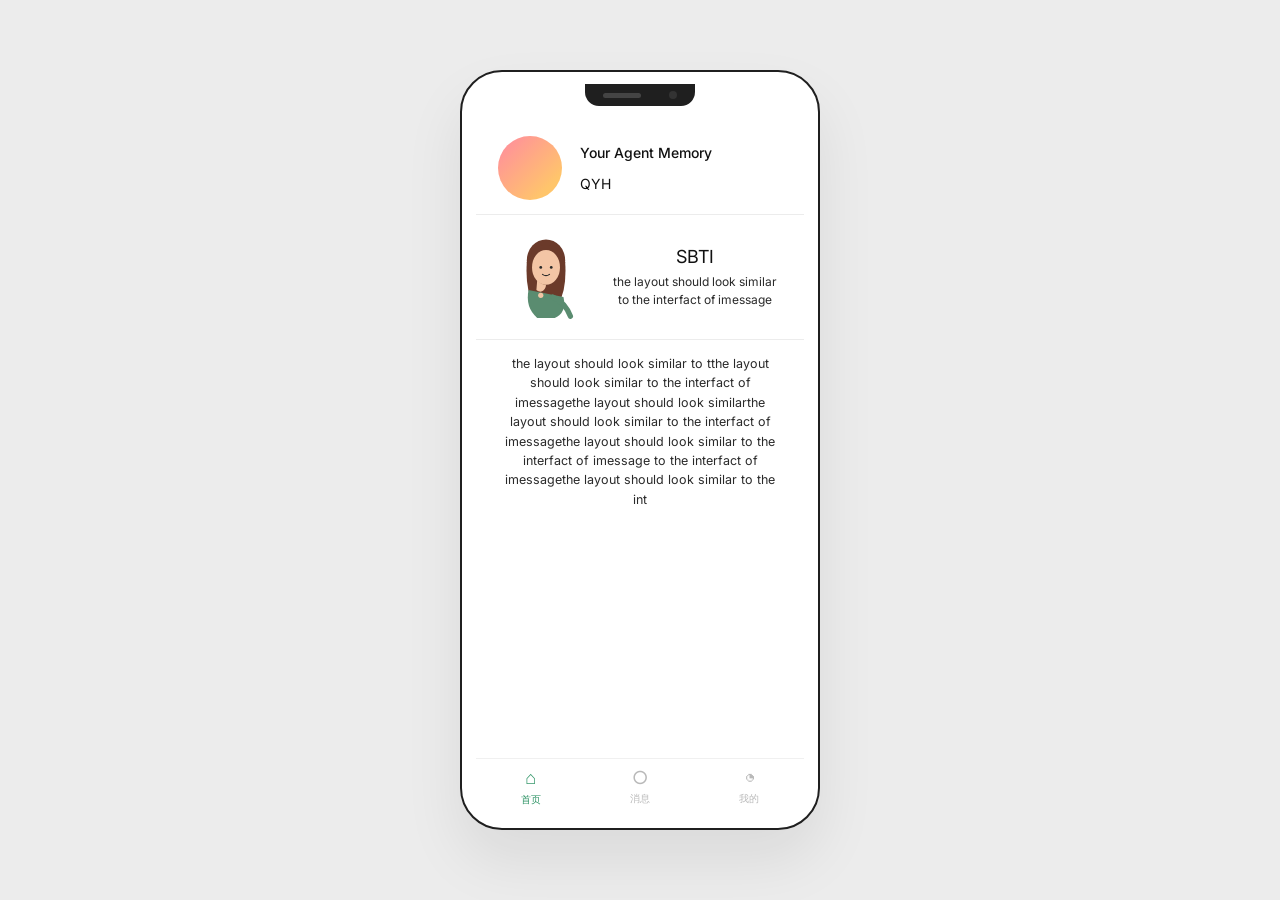
==== NeoLink-1/5.html @ 1f7fbdde "feat(prototype): 新增 NeoLink-1 六页原型与 NeoLink-5-18 单页原型" ====
<!DOCTYPE html>
<html lang="zh-CN">
<head>
<meta charset="UTF-8" />
<title>NeoLink · Agent Memory 概览</title>
<link href="https://fonts.googleapis.com/css2?family=Inter:wght@300;400;500;600&display=swap" rel="stylesheet">
<style>
  * { box-sizing: border-box; margin: 0; padding: 0; }
  body {
    font-family: 'Inter', -apple-system, "PingFang SC", sans-serif;
    background: #ececec;
    min-height: 100vh;
    display: flex;
    justify-content: center;
    align-items: center;
    padding: 40px 0;
  }
  .phone {
    width: 360px; height: 760px;
    background: #fff;
    border-radius: 42px;
    border: 2px solid #1f1f1f;
    padding: 14px;
    position: relative;
    box-shadow: 0 30px 60px rgba(0,0,0,0.08);
  }
  .notch {
    position: absolute;
    top: 12px; left: 50%;
    transform: translateX(-50%);
    width: 110px; height: 22px;
    background: #1f1f1f;
    border-radius: 0 0 14px 14px;
    display: flex; align-items: center; justify-content: center;
    gap: 28px;
  }
  .notch::before { content: ""; width: 38px; height: 5px; background: #444; border-radius: 4px; }
  .notch::after  { content: ""; width: 8px;  height: 8px; background: #333; border-radius: 50%; }
  .screen {
    width: 100%; height: 100%;
    border-radius: 30px;
    display: flex; flex-direction: column;
    padding-top: 36px;
    overflow: hidden;
  }
  .top {
    display: flex; align-items: center;
    padding: 14px 22px 14px;
    gap: 18px;
  }
  .avatar-big {
    width: 64px; height: 64px;
    border-radius: 50%;
    background: linear-gradient(135deg, #ff8aa0 0%, #ffc56b 80%);
    flex-shrink: 0;
  }
  .top-right {
    display: flex; flex-direction: column;
    gap: 14px;
  }
  .top-right .title {
    font-size: 14px;
    color: #111;
    font-weight: 500;
  }
  .top-right .name {
    font-size: 14px;
    color: #111;
  }
  .card {
    display: flex;
    align-items: center;
    gap: 14px;
    padding: 14px 22px;
    border-top: 1px solid #ececec;
  }
  .person {
    width: 96px; height: 96px;
    border-radius: 8px;
    flex-shrink: 0;
    position: relative;
    background: #fff;
    display: flex; align-items: flex-end; justify-content: center;
  }
  .person svg { width: 100%; height: 100%; }
  .card-info {
    flex: 1;
    text-align: center;
  }
  .card-info .label {
    font-size: 18px;
    color: #111;
    margin-bottom: 6px;
  }
  .card-info .desc {
    font-size: 12px;
    color: #2a2a2a;
    line-height: 1.5;
  }
  .body {
    flex: 1;
    padding: 14px 22px;
    border-top: 1px solid #ececec;
    overflow-y: auto;
    font-size: 12.5px;
    color: #2a2a2a;
    line-height: 1.55;
    text-align: center;
  }
  .tabbar {
    height: 56px;
    border-top: 1px solid #f0f0f0;
    display: flex;
  }
  .tab {
    flex: 1;
    display: flex; flex-direction: column;
    align-items: center; justify-content: center;
    gap: 4px;
    font-size: 10px;
    color: #b9b9b9;
  }
  .tab.active { color: #2f9466; }
  .tab .icon { font-size: 18px; }
</style>
</head>
<body>
  <div class="phone">
    <div class="notch"></div>
    <div class="screen">
      <div class="top">
        <div class="avatar-big"></div>
        <div class="top-right">
          <div class="title">Your Agent Memory</div>
          <div class="name">QYH</div>
        </div>
      </div>
      <div class="card">
        <div class="person">
          <svg viewBox="0 0 100 110" xmlns="http://www.w3.org/2000/svg">
            <ellipse cx="50" cy="36" rx="22" ry="24" fill="#6b3a2a"/>
            <path d="M28 38 Q26 70 36 86 L64 86 Q74 70 72 38 Q66 18 50 18 Q34 18 28 38 Z" fill="#6b3a2a"/>
            <ellipse cx="50" cy="44" rx="16" ry="20" fill="#f3c5a5"/>
            <circle cx="44" cy="44" r="1.6" fill="#2a2a2a"/>
            <circle cx="56" cy="44" r="1.6" fill="#2a2a2a"/>
            <path d="M46 52 Q50 55 54 52" stroke="#2a2a2a" stroke-width="1.4" fill="none" stroke-linecap="round"/>
            <path d="M40 58 Q44 64 50 64 Q50 70 44 72 Q41 72 39 70" fill="#f3c5a5"/>
            <path d="M30 70 Q26 90 40 102 L60 102 Q74 96 70 78" fill="#5a8c70"/>
            <path d="M58 78 Q72 84 78 100" stroke="#5a8c70" stroke-width="6" fill="none" stroke-linecap="round"/>
            <ellipse cx="44" cy="76" rx="3" ry="3" fill="#f3c5a5"/>
          </svg>
        </div>
        <div class="card-info">
          <div class="label">SBTI</div>
          <div class="desc">the layout should look similar to the interfact of imessage</div>
        </div>
      </div>
      <div class="body">
        the layout should look similar to tthe layout should look similar to the interfact of imessagethe layout should look similarthe layout should look similar to the interfact of imessagethe layout should look similar to the interfact of imessage to the interfact of imessagethe layout should look similar to the int
      </div>
      <div class="tabbar">
        <div class="tab active"><span class="icon">⌂</span><span>首页</span></div>
        <div class="tab"><span class="icon">○</span><span>消息</span></div>
        <div class="tab"><span class="icon">◔</span><span>我的</span></div>
      </div>
    </div>
  </div>
</body>
</html>
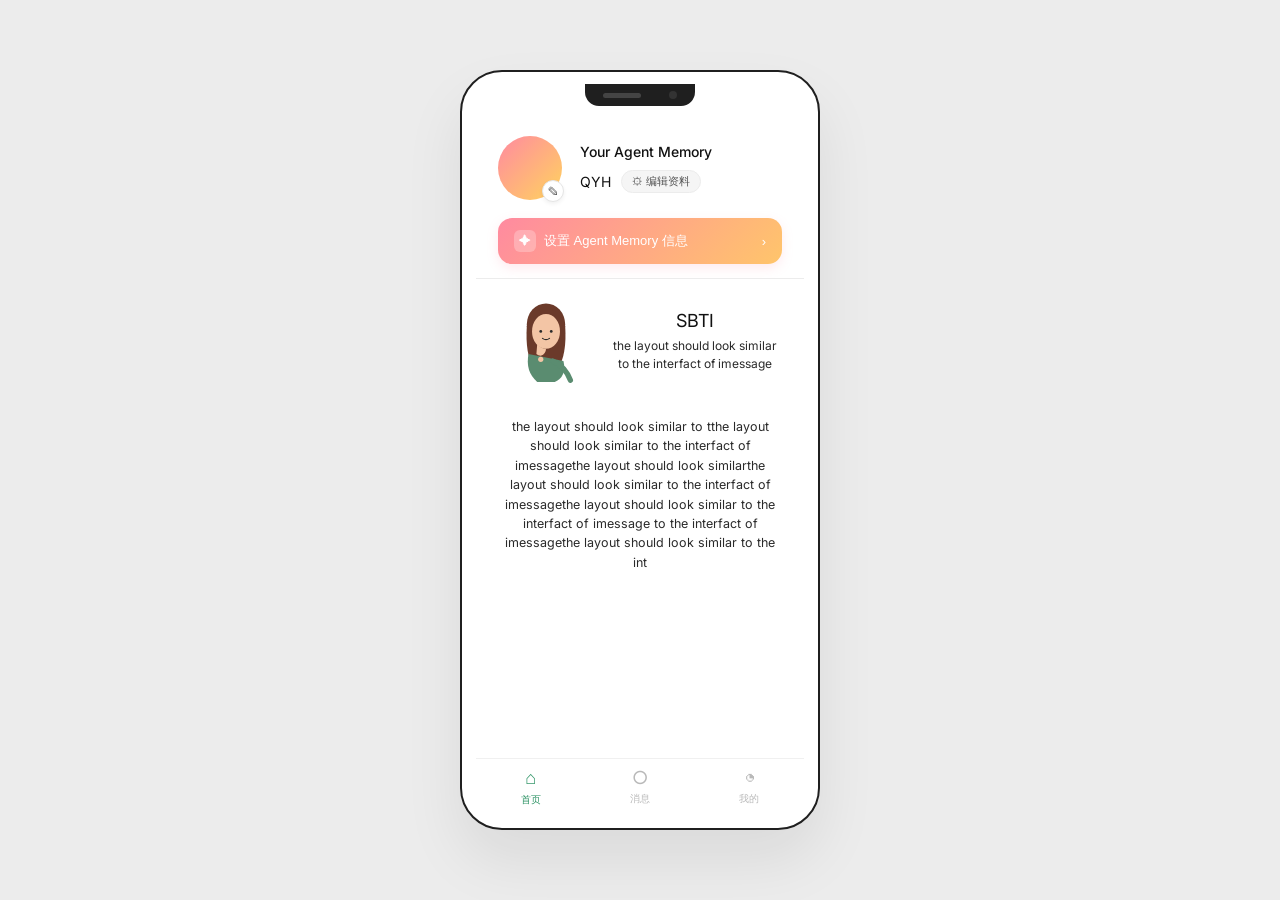
==== commit 06a5e601: "add" ====
--- a/NeoLink-1/5.html
+++ b/NeoLink-1/5.html
@@ -48,24 +48,89 @@
     padding: 14px 22px 14px;
     gap: 18px;
   }
+  .avatar-wrap {
+    position: relative;
+    flex-shrink: 0;
+  }
   .avatar-big {
     width: 64px; height: 64px;
     border-radius: 50%;
     background: linear-gradient(135deg, #ff8aa0 0%, #ffc56b 80%);
-    flex-shrink: 0;
+  }
+  .edit-badge {
+    position: absolute;
+    right: -2px; bottom: -2px;
+    width: 22px; height: 22px;
+    border-radius: 50%;
+    background: #fff;
+    border: 1px solid #e5e5e5;
+    display: flex; align-items: center; justify-content: center;
+    font-size: 11px;
+    color: #555;
+    cursor: pointer;
+    box-shadow: 0 2px 4px rgba(0,0,0,0.06);
   }
   .top-right {
+    flex: 1;
     display: flex; flex-direction: column;
-    gap: 14px;
+    gap: 10px;
   }
   .top-right .title {
     font-size: 14px;
     color: #111;
     font-weight: 500;
   }
+  .name-row {
+    display: flex;
+    align-items: center;
+    gap: 10px;
+  }
   .top-right .name {
     font-size: 14px;
     color: #111;
+  }
+  .settings-btn {
+    font-size: 11px;
+    color: #555;
+    background: #f5f5f5;
+    border: 1px solid #ececec;
+    border-radius: 12px;
+    padding: 3px 10px;
+    cursor: pointer;
+    display: inline-flex;
+    align-items: center;
+    gap: 4px;
+  }
+  .settings-btn:hover { background: #eee; }
+  .action-row {
+    padding: 4px 22px 14px;
+  }
+  .memory-setting-btn {
+    width: 100%;
+    background: linear-gradient(135deg, #ff8aa0 0%, #ffc56b 100%);
+    color: #fff;
+    border: none;
+    border-radius: 14px;
+    padding: 12px 16px;
+    font-size: 13px;
+    font-weight: 500;
+    display: flex;
+    align-items: center;
+    justify-content: space-between;
+    cursor: pointer;
+    box-shadow: 0 4px 12px rgba(255,138,160,0.18);
+  }
+  .memory-setting-btn .left {
+    display: flex;
+    align-items: center;
+    gap: 8px;
+  }
+  .memory-setting-btn .icon-box {
+    width: 22px; height: 22px;
+    border-radius: 6px;
+    background: rgba(255,255,255,0.25);
+    display: flex; align-items: center; justify-content: center;
+    font-size: 12px;
   }
   .card {
     display: flex;
@@ -100,7 +165,6 @@
   .body {
     flex: 1;
     padding: 14px 22px;
-    border-top: 1px solid #ececec;
     overflow-y: auto;
     font-size: 12.5px;
     color: #2a2a2a;
@@ -129,11 +193,26 @@
     <div class="notch"></div>
     <div class="screen">
       <div class="top">
-        <div class="avatar-big"></div>
+        <div class="avatar-wrap">
+          <div class="avatar-big"></div>
+          <div class="edit-badge" title="更换头像">✎</div>
+        </div>
         <div class="top-right">
           <div class="title">Your Agent Memory</div>
-          <div class="name">QYH</div>
-        </div>
+          <div class="name-row">
+            <span class="name">QYH</span>
+            <button class="settings-btn">⚙ 编辑资料</button>
+          </div>
+        </div>
+      </div>
+      <div class="action-row">
+        <button class="memory-setting-btn">
+          <span class="left">
+            <span class="icon-box">✦</span>
+            <span>设置 Agent Memory 信息</span>
+          </span>
+          <span>›</span>
+        </button>
       </div>
       <div class="card">
         <div class="person">
